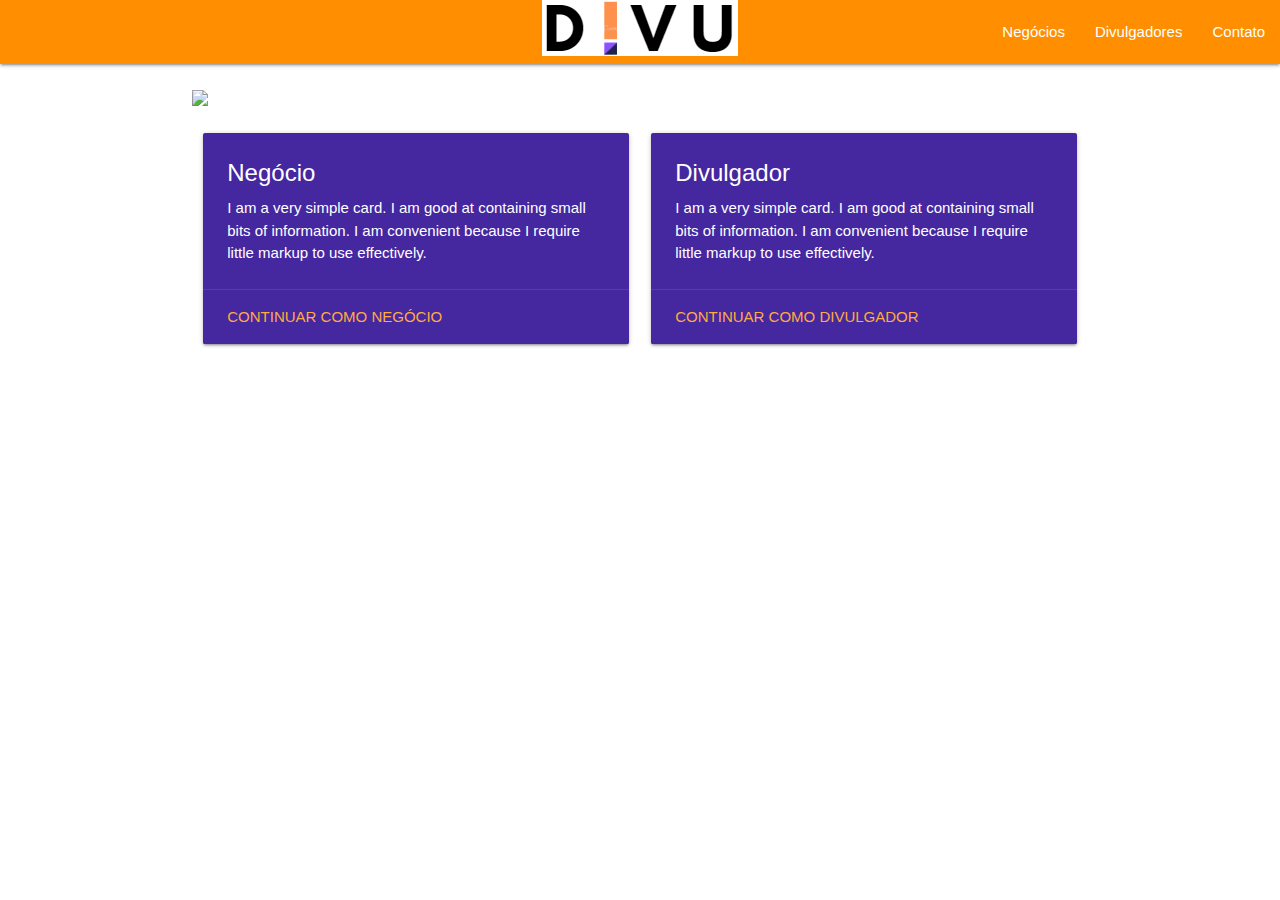
==== index.html @ 0f0ea653 "Add files via upload" ====
<!DOCTYPE html>
<html>

<head>
	<!--Import Google Icon Font-->
	<link href="https://fonts.googleapis.com/icon?family=Material+Icons" rel="stylesheet">
	<!--Import materialize.css-->
	<link type="text/css" rel="stylesheet" href="css/materialize.min.css" media="screen,projection" />
	<link type="text/css" rel="stylesheet" href="css/main.css" media="screen,projection" />
	<script src="https://ajax.googleapis.com/ajax/libs/jquery/3.5.1/jquery.min.js"></script>



	<!--Let browser know website is optimized for mobile-->
	<meta name="viewport" content="width=device-width, initial-scale=1.0" />
</head>

<body>
	<nav>
		<div class="nav-wrapper amber darken-3">
			<a href="#" class="brand-logo center">
				<img src="./logo.png"></img>
			</a>
			<ul id="nav-mobile" class="right hide-on-med-and-down">
				<li><a href="sass.html">Negócios</a></li>
				<li><a href="badges.html">Divulgadores</a></li>
				<li><a href="collapsible.html">Contato</a></li>
			</ul>
		</div>
	</nav>
	<div class="row container carouselManager">
		 <div class="carousel carousel-slider">
			<a class="carousel-item" href="#one!"><img src="https://lorempixel.com/800/400/food/1"></a>
			<a class="carousel-item" href="#two!"><img src="https://lorempixel.com/800/400/food/2"></a>
			<a class="carousel-item" href="#three!"><img src="https://lorempixel.com/800/400/food/3"></a>
			<a class="carousel-item" href="#four!"><img src="https://lorempixel.com/800/400/food/4"></a>
		  </div>
				
	</div>
	<div class="row container">
	
		<div class="col s6">
			<div class="card deep-purple darken-3">
				<div class="card-content white-text">
					<span class="card-title">Negócio</span>
					<p>I am a very simple card. I am good at containing small bits of information.
					I am convenient because I require little markup to use effectively.</p>
				</div>
				<div class="card-action">
					<a href="negocio.html">Continuar como Negócio</a>
				</div>
				</div>
		</div>
		<div class="col s6">
			<div class="card deep-purple darken-3">
				<div class="card-content white-text">
					<span class="card-title">Divulgador</span>
					<p>I am a very simple card. I am good at containing small bits of information.
					I am convenient because I require little markup to use effectively.</p>
				</div>
				<div class="card-action">
					<a href="divulgador.html">Continuar como Divulgador</a>
				</div>
				</div>
		</div>
	</div>

	<!--JavaScript at end of body for optimized loading-->
	<script type="text/javascript" src="js/main.js"></script>
	<script type="text/javascript" src="js/materialize.min.js"></script>
</body>

</html>
---- css/main.css ----
.carouselManager {
    margin-top: 2%;
}
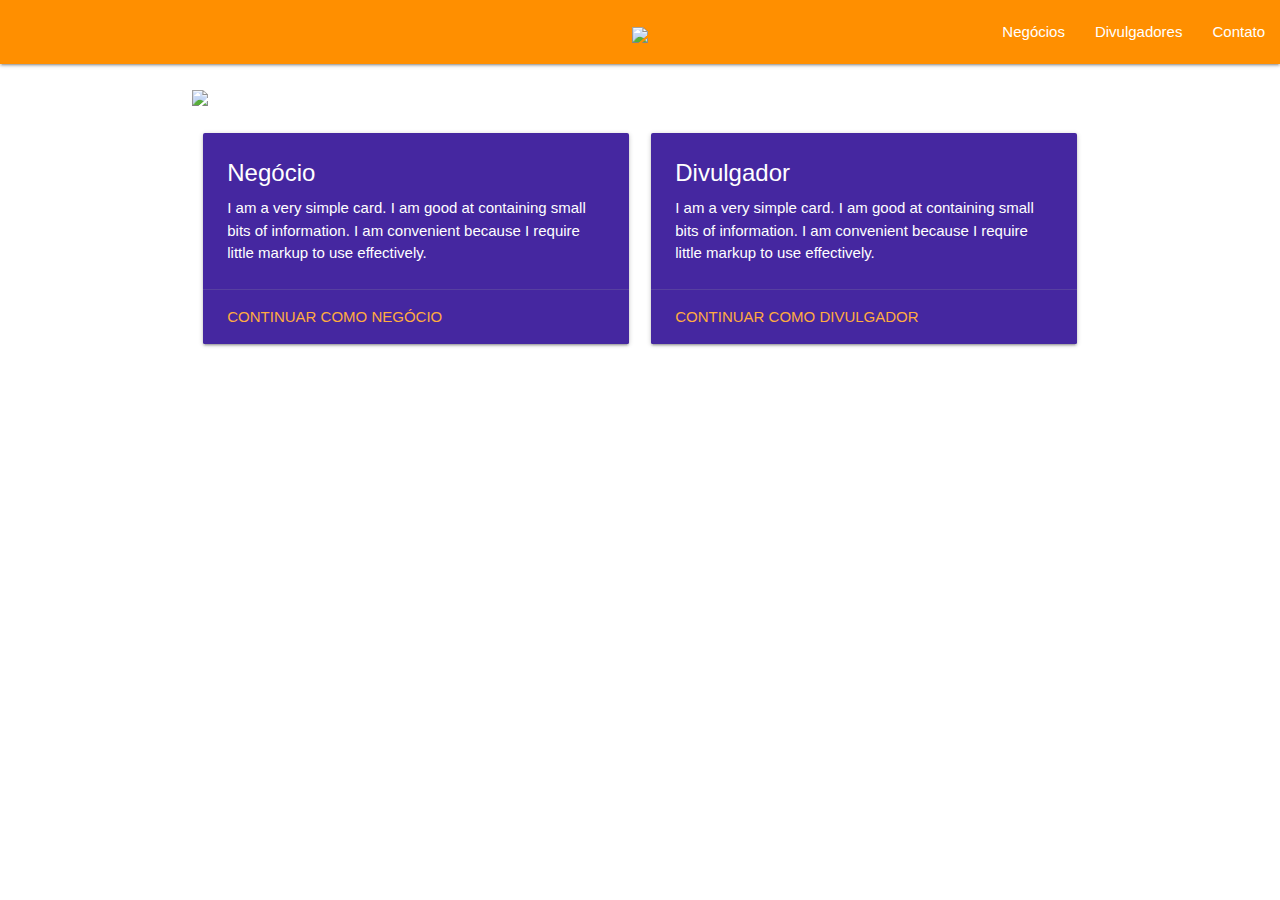
==== commit 8fe477d1: "Update index.html" ====
--- a/index.html
+++ b/index.html
@@ -19,21 +19,19 @@
 	<nav>
 		<div class="nav-wrapper amber darken-3">
 			<a href="#" class="brand-logo center">
-				<img src="./logo.png"></img>
+				<img src="./img/logo.png"></img>
 			</a>
 			<ul id="nav-mobile" class="right hide-on-med-and-down">
-				<li><a href="sass.html">Negócios</a></li>
-				<li><a href="badges.html">Divulgadores</a></li>
-				<li><a href="collapsible.html">Contato</a></li>
+				<li><a href="negocio.html">Negócios</a></li>
+				<li><a href="divulgador.html">Divulgadores</a></li>
+				<li><a href="#">Contato</a></li>
 			</ul>
 		</div>
-	</nav>
+	</nav> 
 	<div class="row container carouselManager">
 		 <div class="carousel carousel-slider">
-			<a class="carousel-item" href="#one!"><img src="https://lorempixel.com/800/400/food/1"></a>
-			<a class="carousel-item" href="#two!"><img src="https://lorempixel.com/800/400/food/2"></a>
-			<a class="carousel-item" href="#three!"><img src="https://lorempixel.com/800/400/food/3"></a>
-			<a class="carousel-item" href="#four!"><img src="https://lorempixel.com/800/400/food/4"></a>
+			<a class="carousel-item" href="#one!"><img src="./img/imagem1.jpeg"></a>
+			<a class="carousel-item" href="#two!"><img src="./img/imagem2.jpeg"></a>
 		  </div>
 				
 	</div>
@@ -70,4 +68,4 @@
 	<script type="text/javascript" src="js/materialize.min.js"></script>
 </body>
 
-</html>+</html>
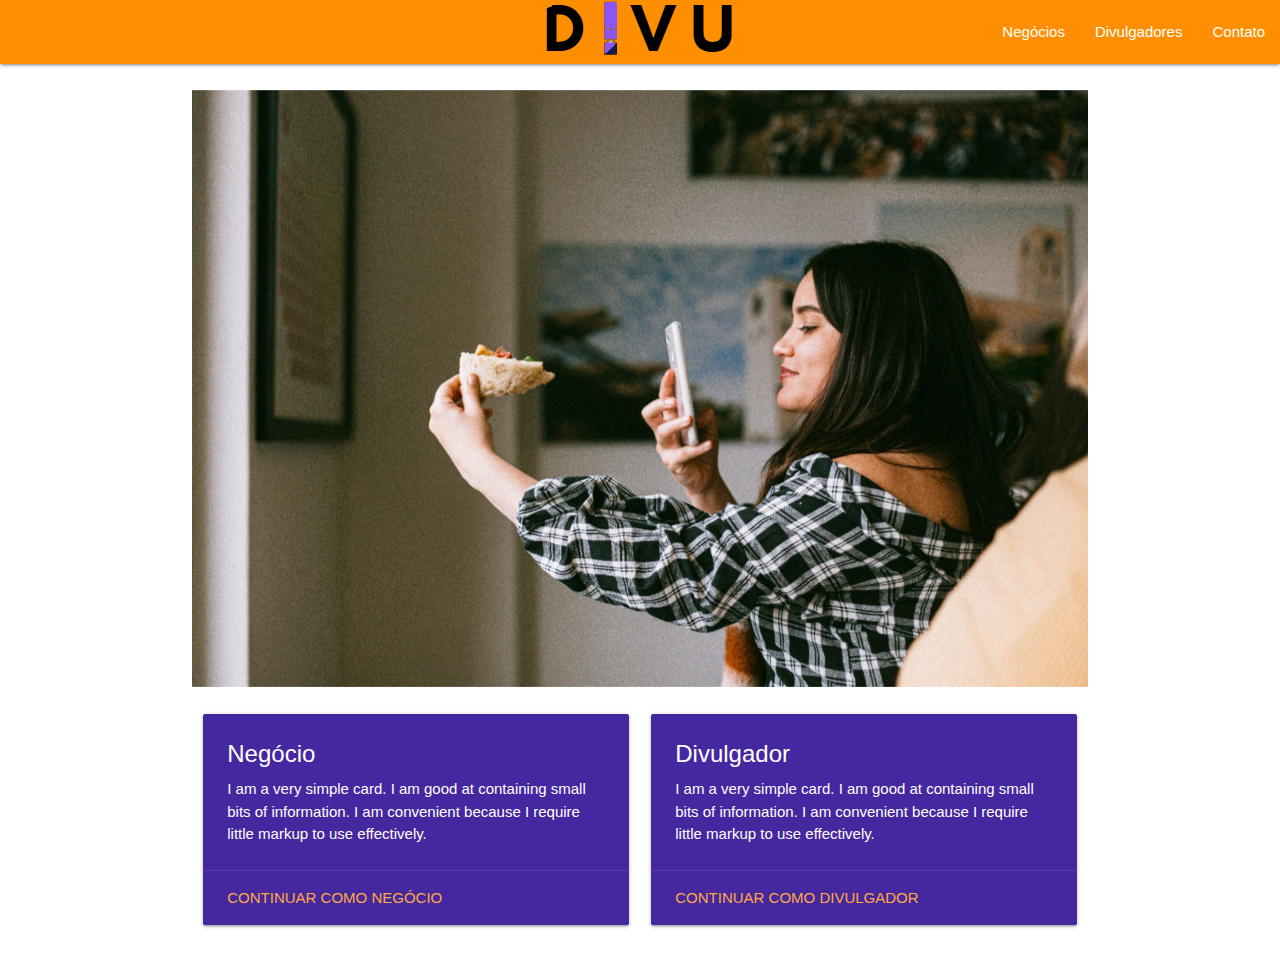
==== commit 94186ad9: "Update index.html" ====
--- a/index.html
+++ b/index.html
@@ -30,8 +30,9 @@
 	</nav> 
 	<div class="row container carouselManager">
 		 <div class="carousel carousel-slider">
+			 <a class="carousel-item" href="#two!"><img src="./img/imagem2.jpeg"></a>
 			<a class="carousel-item" href="#one!"><img src="./img/imagem1.jpeg"></a>
-			<a class="carousel-item" href="#two!"><img src="./img/imagem2.jpeg"></a>
+			
 		  </div>
 				
 	</div>
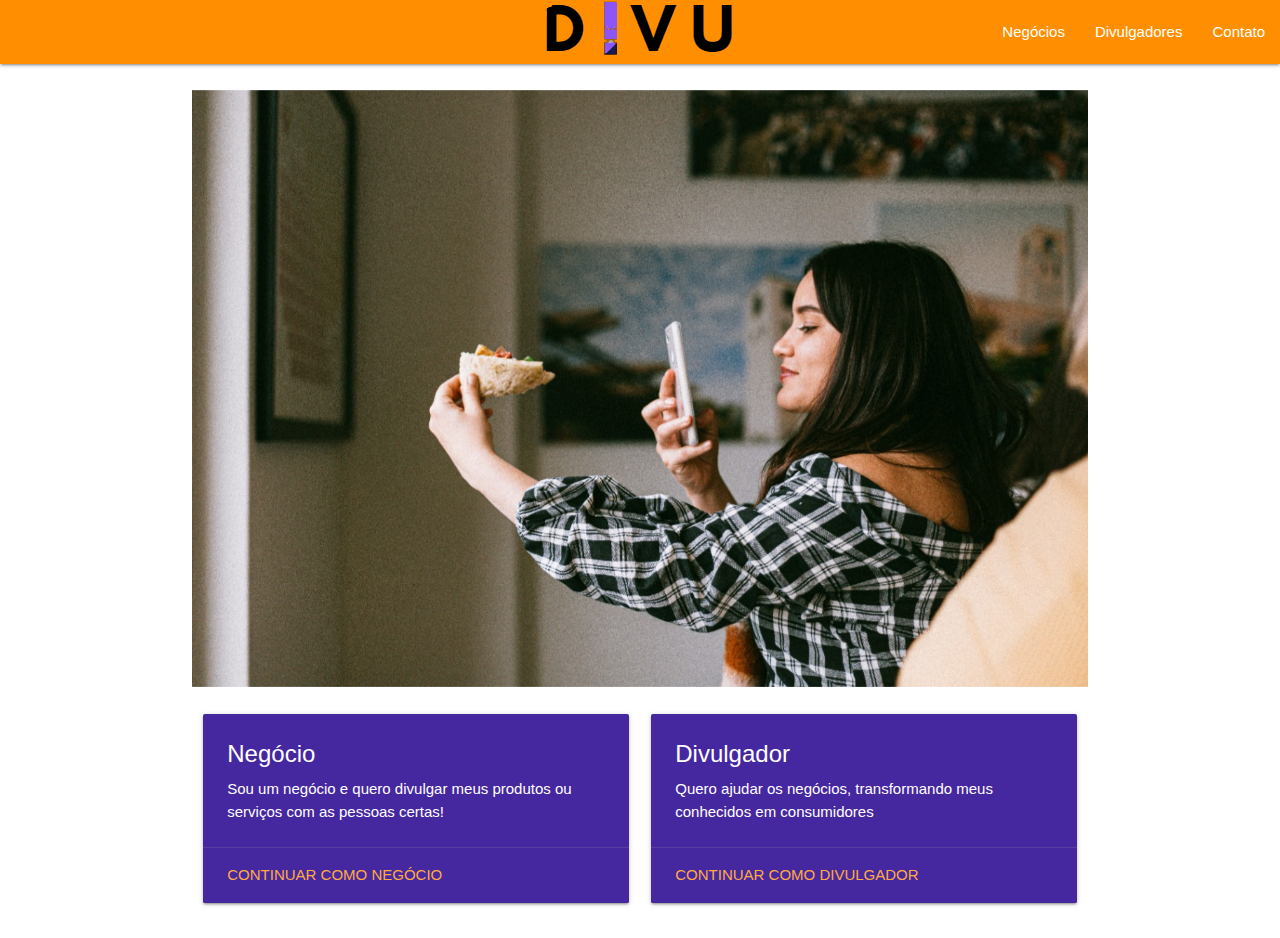
==== commit 46b1f7f1: "Update index.html" ====
--- a/index.html
+++ b/index.html
@@ -42,8 +42,7 @@
 			<div class="card deep-purple darken-3">
 				<div class="card-content white-text">
 					<span class="card-title">Negócio</span>
-					<p>I am a very simple card. I am good at containing small bits of information.
-					I am convenient because I require little markup to use effectively.</p>
+					<p>Sou um negócio e quero divulgar meus produtos ou serviços com as pessoas certas!</p>
 				</div>
 				<div class="card-action">
 					<a href="negocio.html">Continuar como Negócio</a>
@@ -54,8 +53,7 @@
 			<div class="card deep-purple darken-3">
 				<div class="card-content white-text">
 					<span class="card-title">Divulgador</span>
-					<p>I am a very simple card. I am good at containing small bits of information.
-					I am convenient because I require little markup to use effectively.</p>
+					<p>Quero ajudar os negócios, transformando meus conhecidos em consumidores</p>
 				</div>
 				<div class="card-action">
 					<a href="divulgador.html">Continuar como Divulgador</a>
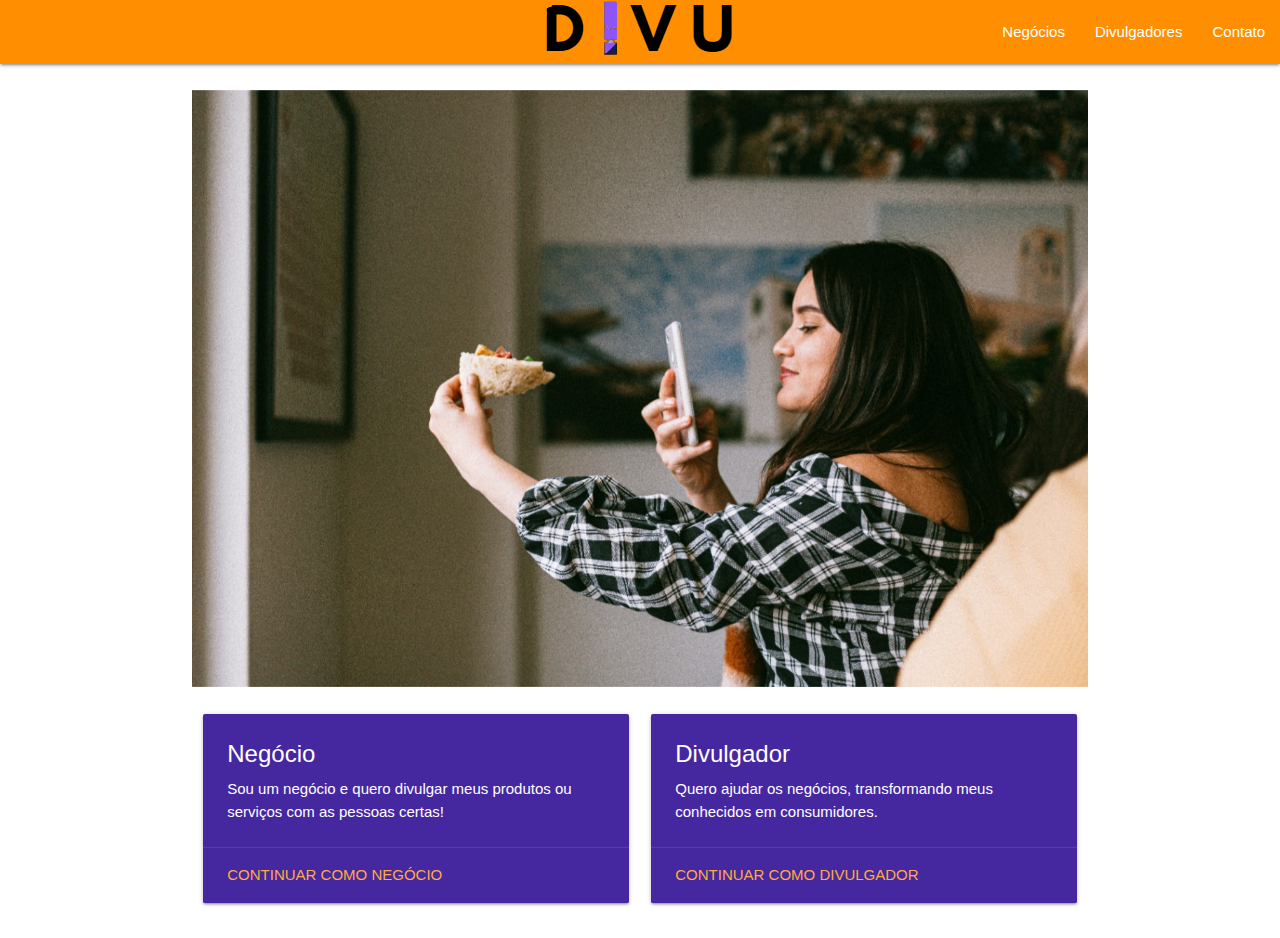
==== commit 807f13ae: "Update index.html" ====
--- a/index.html
+++ b/index.html
@@ -53,7 +53,7 @@
 			<div class="card deep-purple darken-3">
 				<div class="card-content white-text">
 					<span class="card-title">Divulgador</span>
-					<p>Quero ajudar os negócios, transformando meus conhecidos em consumidores</p>
+					<p>Quero ajudar os negócios, transformando meus conhecidos em consumidores.</p>
 				</div>
 				<div class="card-action">
 					<a href="divulgador.html">Continuar como Divulgador</a>
